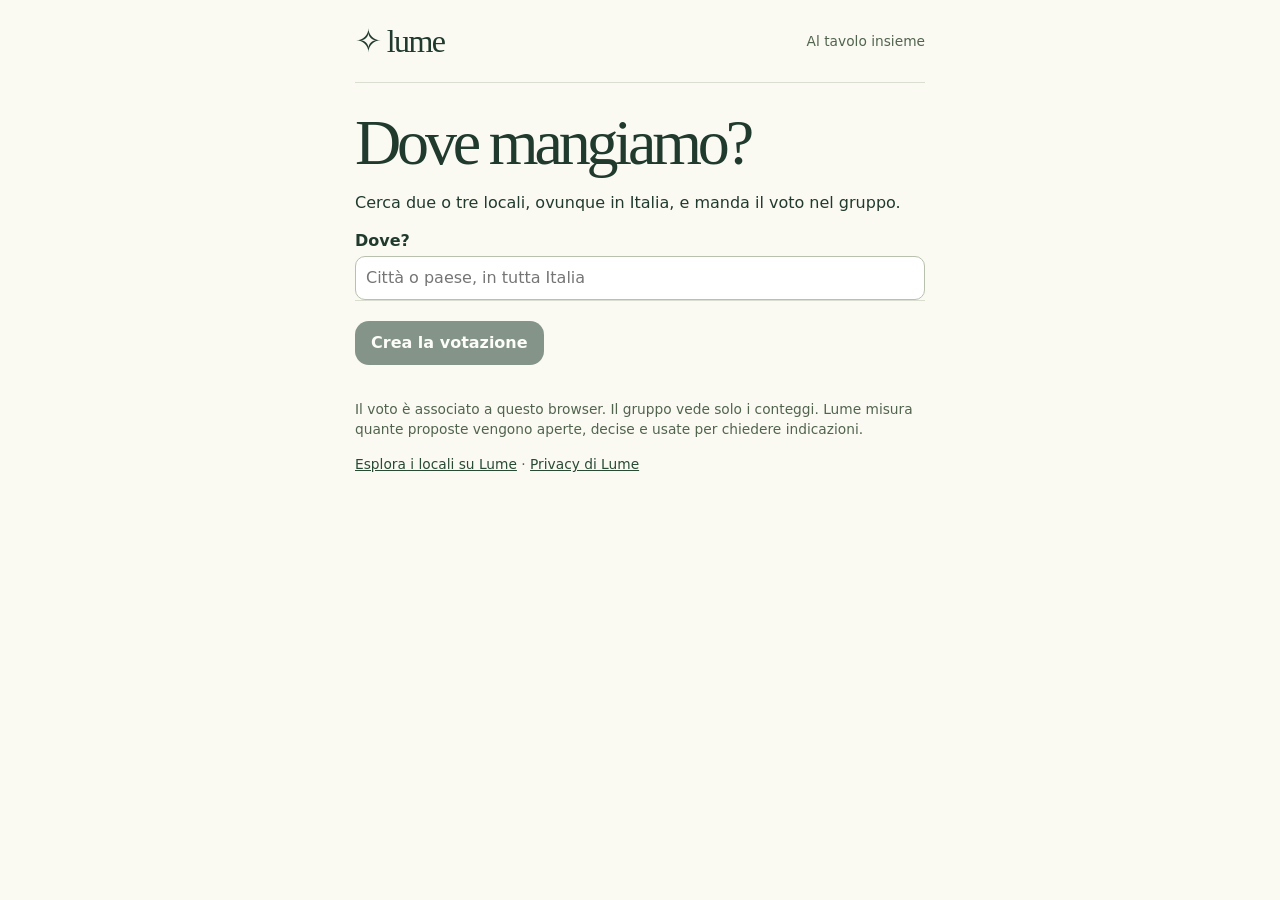
==== index.html @ e87a452a "Allinea la pagina del voto a lume-app (anteprima WhatsApp) Co-Authored-By: Claude Opus 5.5 <noreply@" ====
<!doctype html><html lang="it"><head><meta charset="utf-8"><meta name="viewport" content="width=device-width, initial-scale=1"><meta name="referrer" content="no-referrer"><meta name="robots" content="noindex"><meta name="theme-color" content="#1c382b"><title>Lume · Dove mangiamo?</title><meta name="description" content="Scegli con il tuo gruppo dove andare a mangiare. Un tocco per votare, senza scaricare app."><meta property="og:type" content="website"><meta property="og:site_name" content="Lume"><meta property="og:locale" content="it_IT"><meta property="og:title" content="Dove mangiamo? Vota il locale"><meta property="og:description" content="Scegli con il tuo gruppo dove andare a mangiare. Un tocco per votare, senza scaricare app."><meta property="og:url" content="https://jobmailfegialo-droid.github.io/lume-vota/"><meta property="og:image" content="https://jobmailfegialo-droid.github.io/lume-vota/anteprima.png"><meta property="og:image:width" content="1200"><meta property="og:image:height" content="630"><meta property="og:image:alt" content="Lume: dove mangiamo? Vota il locale con il tuo gruppo."><meta name="twitter:card" content="summary_large_image"><link rel="stylesheet" href="voto.css?v=2"><script defer src="catalogo.js?v=2026112301"></script><script defer src="voto.js?v=4"></script></head><body>
<header><b class="logo">✧ lume</b><span>Al tavolo insieme</span></header><main>
<section id="setup" hidden><h1>Dove mangiamo?</h1><p>Cerca due o tre locali, ovunque in Italia, e manda il voto nel gruppo.</p>
<div id="picker"><label for="place">Dove?</label><input id="place" placeholder="Città o paese, in tutta Italia" autocomplete="off" role="combobox" aria-autocomplete="list" aria-controls="places" aria-expanded="false"><ul id="places" role="listbox" hidden></ul>
<div id="venueBox" hidden><label for="query">Locale</label><input id="query" type="search" autocomplete="off" placeholder="Nome, via o tipo di locale"><p id="hint" class="tiny meta" aria-live="polite"></p><div id="choices"></div></div></div>
<div id="tray"><p class="tiny meta" id="draftLabel" hidden>Scelti:</p><ul id="draft"></ul>
<button id="create">Crea la votazione</button></div></section>
<section id="room" hidden><h1 id="title">Dove mangiamo?</h1><p id="summary" aria-live="polite"></p><div id="options"></div>
<p id="until"></p><div class="actions"><button id="copy">Copia link</button><a id="whatsapp" class="secondary" rel="noopener noreferrer" target="_blank">Invita su WhatsApp</a></div>
<input id="link" aria-label="Link da copiare" readonly hidden><button id="close" class="quiet" hidden>Chiudi la votazione</button><button id="cancelClose" class="quiet" hidden>Continua a votare</button></section>
<p id="notice" role="status" aria-live="polite">Caricamento…</p><button id="retry" class="secondary" hidden>Riprova</button>
</main><footer><p>Il voto è associato a questo browser. Il gruppo vede solo i conteggi. Lume misura quante proposte vengono aperte, decise e usate per chiedere indicazioni.</p><a href="app.html">Esplora i locali su Lume</a> · <a href="https://lume-assistenza-privacy.jobmailfegialo.chatgpt.site/privacy/">Privacy di Lume</a><span id="credit" hidden> · Dati locali © <a href="https://www.openstreetmap.org/copyright">OpenStreetMap</a> · <a href="dati-italia.zip">Scarica i dati ODbL</a></span></footer></body></html>
---- voto.css ----
*{box-sizing:border-box}html{font-family:system-ui,-apple-system,sans-serif;background:#faf9f2;color:#203b2e}body{margin:0;padding:0 19px 36px}header,main,footer{max-width:570px;margin:auto}header{padding:22px 0;display:flex;align-items:center;justify-content:space-between;border-bottom:1px solid #d9ded1;gap:12px}header span,footer,#until{font-size:.86rem;color:#51644e}.logo{font:2rem Georgia,serif;letter-spacing:-.1rem}main{padding:26px 0 12px}h1,h2{font-family:Georgia,serif;font-weight:400;line-height:1.06}h1{font-size:clamp(2.6rem,8vw,4rem);letter-spacing:-.065em;margin:0 0 14px}h2{font-size:1.62rem;margin:0 0 7px}p{line-height:1.5;margin:8px 0 16px}.card{padding:19px;margin:12px 0;background:white;border:1px solid #d8dccc;border-radius:18px}.lead{border:2px solid #69824a;background:#f1f4df}.actions,.line{display:flex;align-items:center;gap:10px;flex-wrap:wrap}button,.secondary{font:600 1rem system-ui;cursor:pointer;background:#254332;color:#fff;padding:11px 15px;min-height:44px;border-radius:14px;border:1px solid transparent;text-decoration:none}button:disabled{opacity:.55;cursor:default}.secondary,select,input{background:white;color:#254332;border:1px solid #b7c1ad}.quiet{background:transparent;color:#425b43;margin-top:12px;text-decoration:underline;padding-left:0}a{color:#294b34}select,input{font:inherit;padding:10px;border-radius:10px;min-height:44px;width:100%}label{display:block;font-weight:600;margin-bottom:6px}.check{display:flex;gap:10px;border-bottom:1px solid #d9ded1;padding:10px 0;align-items:center;min-height:46px;font-weight:450}.check input{width:20px;min-height:20px}#choices{margin:12px 0 18px}.count{font-weight:700}.meta{color:#52654e}.indicator{height:5px;border-radius:7px;background:#e3e9da;margin:12px 0}.indicator i{display:block;height:100%;background:#738b52;border-radius:7px}.maps{margin-left:auto;padding:10px 0}.tiny{font-size:.88rem}#notice:empty{display:none}[hidden]{display:none!important}button:focus-visible,a:focus-visible{outline:3px solid #b7733e;outline-offset:3px}
#places{list-style:none;margin:4px 0 0;padding:0;border:1px solid #b7c1ad;border-radius:10px;background:#fff;overflow:hidden}#places li button{display:block;width:100%;text-align:left;background:#fff;color:#203b2e;border:0;border-bottom:1px solid #eef0e8;border-radius:0;font-weight:450;min-height:44px}#places li button span{color:#52654e;font-size:.86rem}#places li button:hover,#places li button[aria-selected=true]{background:#f1f4df}#venueBox{margin-top:16px}.check small{display:block;color:#52654e;font-size:.84rem;font-weight:400}.badge{color:#4f6a33;font-weight:600}#draft{list-style:none;padding:0;margin:0 0 16px;display:flex;flex-wrap:wrap;gap:8px}#draft li{display:flex;align-items:center;gap:4px;background:#f1f4df;border:1px solid #c9d3b5;border-radius:999px;padding:4px 4px 4px 12px}#draft li button{min-height:32px;padding:4px 10px;background:transparent;color:#254332;border-radius:999px}
#tray{position:sticky;bottom:0;background:#faf9f2;padding:10px 0 14px;border-top:1px solid #d9ded1;z-index:1}#tray #draft{margin-bottom:10px}
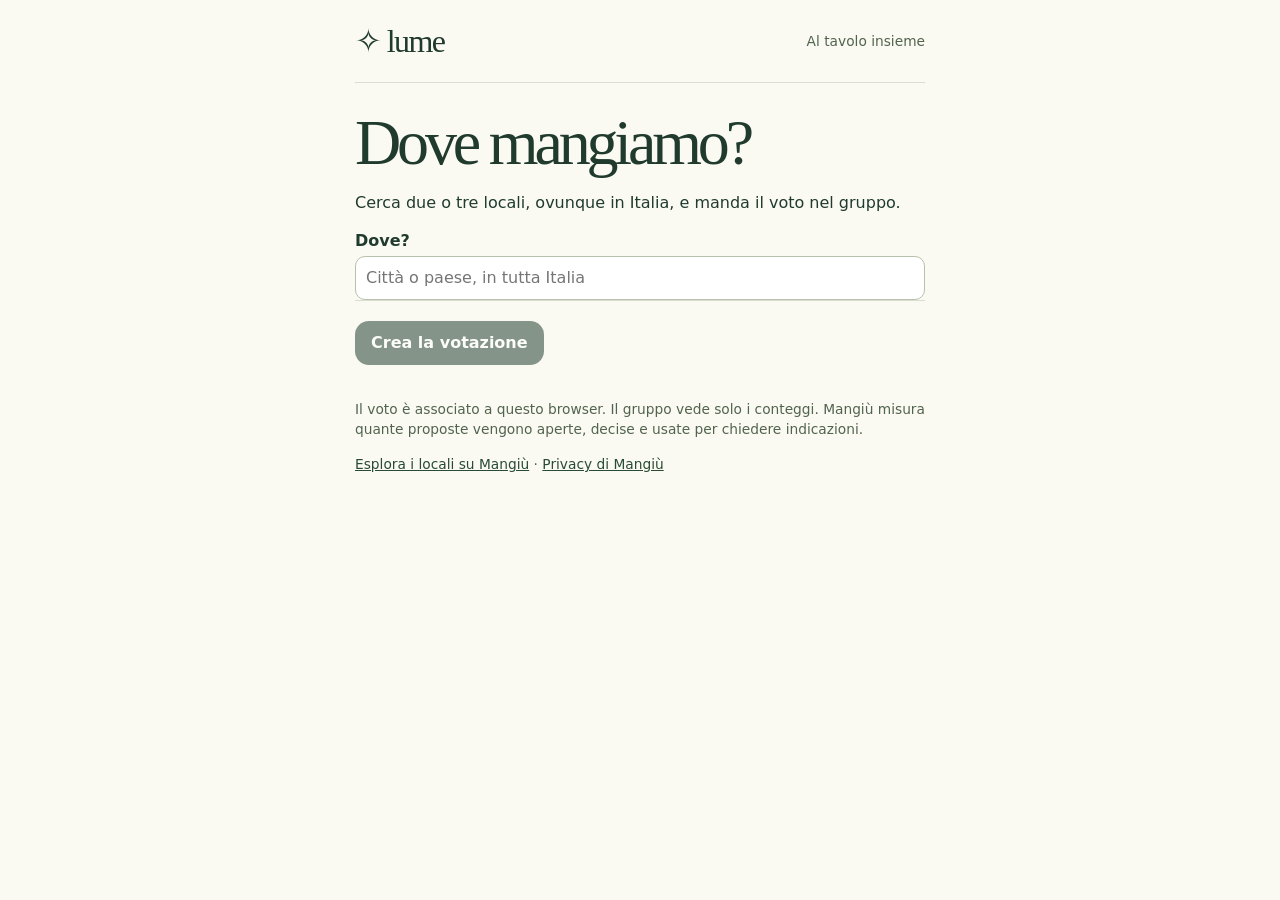
==== commit 63f4cbbe: "Aggiorna il sito da lume-app 7f92af1272fd99859746b8d2872bae383b8d42b8" ====
--- a/index.html
+++ b/index.html
@@ -1,4 +1,4 @@
-<!doctype html><html lang="it"><head><meta charset="utf-8"><meta name="viewport" content="width=device-width, initial-scale=1"><meta name="referrer" content="no-referrer"><meta name="robots" content="noindex"><meta name="theme-color" content="#1c382b"><title>Lume · Dove mangiamo?</title><meta name="description" content="Scegli con il tuo gruppo dove andare a mangiare. Un tocco per votare, senza scaricare app."><meta property="og:type" content="website"><meta property="og:site_name" content="Lume"><meta property="og:locale" content="it_IT"><meta property="og:title" content="Dove mangiamo? Vota il locale"><meta property="og:description" content="Scegli con il tuo gruppo dove andare a mangiare. Un tocco per votare, senza scaricare app."><meta property="og:url" content="https://jobmailfegialo-droid.github.io/lume-vota/"><meta property="og:image" content="https://jobmailfegialo-droid.github.io/lume-vota/anteprima.png"><meta property="og:image:width" content="1200"><meta property="og:image:height" content="630"><meta property="og:image:alt" content="Lume: dove mangiamo? Vota il locale con il tuo gruppo."><meta name="twitter:card" content="summary_large_image"><link rel="stylesheet" href="voto.css?v=2"><script defer src="catalogo.js?v=2026112301"></script><script defer src="voto.js?v=4"></script></head><body>
+<!doctype html><html lang="it"><head><meta charset="utf-8"><meta name="viewport" content="width=device-width, initial-scale=1"><meta name="referrer" content="no-referrer"><meta name="robots" content="noindex"><meta name="theme-color" content="#1c382b"><title>Mangiù · Dove mangiamo?</title><meta name="description" content="Scegli con il tuo gruppo dove andare a mangiare. Un tocco per votare, senza scaricare app."><meta property="og:type" content="website"><meta property="og:site_name" content="Mangiù"><meta property="og:locale" content="it_IT"><meta property="og:title" content="Dove mangiamo? Vota il locale"><meta property="og:description" content="Scegli con il tuo gruppo dove andare a mangiare. Un tocco per votare, senza scaricare app."><meta property="og:url" content="https://jobmailfegialo-droid.github.io/lume-vota/"><meta property="og:image" content="https://jobmailfegialo-droid.github.io/lume-vota/anteprima.png"><meta property="og:image:width" content="1200"><meta property="og:image:height" content="630"><meta property="og:image:alt" content="Mangiù: dove mangiamo? Vota il locale con il tuo gruppo."><meta name="twitter:card" content="summary_large_image"><link rel="stylesheet" href="voto.css?v=4"><script defer src="catalogo.js?v=2026112301"></script><script defer src="voto.js?v=6"></script></head><body>
 <header><b class="logo">✧ lume</b><span>Al tavolo insieme</span></header><main>
 <section id="setup" hidden><h1>Dove mangiamo?</h1><p>Cerca due o tre locali, ovunque in Italia, e manda il voto nel gruppo.</p>
 <div id="picker"><label for="place">Dove?</label><input id="place" placeholder="Città o paese, in tutta Italia" autocomplete="off" role="combobox" aria-autocomplete="list" aria-controls="places" aria-expanded="false"><ul id="places" role="listbox" hidden></ul>
@@ -6,7 +6,7 @@
 <div id="tray"><p class="tiny meta" id="draftLabel" hidden>Scelti:</p><ul id="draft"></ul>
 <button id="create">Crea la votazione</button></div></section>
 <section id="room" hidden><h1 id="title">Dove mangiamo?</h1><p id="summary" aria-live="polite"></p><div id="options"></div>
-<p id="until"></p><div class="actions"><button id="copy">Copia link</button><a id="whatsapp" class="secondary" rel="noopener noreferrer" target="_blank">Invita su WhatsApp</a></div>
+<p id="until"></p><aside id="join" class="card" hidden><h2>La prossima volta proponi tu</h2><p>Valuta 5 posti dove sei già stato: in 2 minuti hai i tuoi voti e vedi i posti preferiti dei tuoi amici. Gratis: dal browser o con l’app per iPhone.</p><a id="rateLink" href="app.html#valuta">Valuta 5 posti su Mangiù</a><a id="appStore" href="https://apps.apple.com/app/id6766882490" rel="noopener" target="_blank">Scarica Mangiù da App Store</a><div id="host" hidden><p id="hostText"></p><a id="hostLink" class="secondary" rel="noopener">Apri il profilo su Mangiù</a></div></aside><div class="actions"><button id="copy">Copia link</button><a id="whatsapp" class="secondary" rel="noopener noreferrer" target="_blank">Invita su WhatsApp</a></div>
 <input id="link" aria-label="Link da copiare" readonly hidden><button id="close" class="quiet" hidden>Chiudi la votazione</button><button id="cancelClose" class="quiet" hidden>Continua a votare</button></section>
 <p id="notice" role="status" aria-live="polite">Caricamento…</p><button id="retry" class="secondary" hidden>Riprova</button>
-</main><footer><p>Il voto è associato a questo browser. Il gruppo vede solo i conteggi. Lume misura quante proposte vengono aperte, decise e usate per chiedere indicazioni.</p><a href="app.html">Esplora i locali su Lume</a> · <a href="https://lume-assistenza-privacy.jobmailfegialo.chatgpt.site/privacy/">Privacy di Lume</a><span id="credit" hidden> · Dati locali © <a href="https://www.openstreetmap.org/copyright">OpenStreetMap</a> · <a href="dati-italia.zip">Scarica i dati ODbL</a></span></footer></body></html>
+</main><footer><p>Il voto è associato a questo browser. Il gruppo vede solo i conteggi. Mangiù misura quante proposte vengono aperte, decise e usate per chiedere indicazioni.</p><a href="app.html">Esplora i locali su Mangiù</a> · <a href="https://lume-assistenza-privacy.jobmailfegialo.chatgpt.site/privacy/">Privacy di Mangiù</a><span id="credit" hidden> · Dati locali © <a href="https://www.openstreetmap.org/copyright">OpenStreetMap</a> · <a href="dati-italia.zip">Scarica i dati ODbL</a></span></footer></body></html>
--- a/voto.css
+++ b/voto.css
@@ -1,3 +1,6 @@
 *{box-sizing:border-box}html{font-family:system-ui,-apple-system,sans-serif;background:#faf9f2;color:#203b2e}body{margin:0;padding:0 19px 36px}header,main,footer{max-width:570px;margin:auto}header{padding:22px 0;display:flex;align-items:center;justify-content:space-between;border-bottom:1px solid #d9ded1;gap:12px}header span,footer,#until{font-size:.86rem;color:#51644e}.logo{font:2rem Georgia,serif;letter-spacing:-.1rem}main{padding:26px 0 12px}h1,h2{font-family:Georgia,serif;font-weight:400;line-height:1.06}h1{font-size:clamp(2.6rem,8vw,4rem);letter-spacing:-.065em;margin:0 0 14px}h2{font-size:1.62rem;margin:0 0 7px}p{line-height:1.5;margin:8px 0 16px}.card{padding:19px;margin:12px 0;background:white;border:1px solid #d8dccc;border-radius:18px}.lead{border:2px solid #69824a;background:#f1f4df}.actions,.line{display:flex;align-items:center;gap:10px;flex-wrap:wrap}button,.secondary{font:600 1rem system-ui;cursor:pointer;background:#254332;color:#fff;padding:11px 15px;min-height:44px;border-radius:14px;border:1px solid transparent;text-decoration:none}button:disabled{opacity:.55;cursor:default}.secondary,select,input{background:white;color:#254332;border:1px solid #b7c1ad}.quiet{background:transparent;color:#425b43;margin-top:12px;text-decoration:underline;padding-left:0}a{color:#294b34}select,input{font:inherit;padding:10px;border-radius:10px;min-height:44px;width:100%}label{display:block;font-weight:600;margin-bottom:6px}.check{display:flex;gap:10px;border-bottom:1px solid #d9ded1;padding:10px 0;align-items:center;min-height:46px;font-weight:450}.check input{width:20px;min-height:20px}#choices{margin:12px 0 18px}.count{font-weight:700}.meta{color:#52654e}.indicator{height:5px;border-radius:7px;background:#e3e9da;margin:12px 0}.indicator i{display:block;height:100%;background:#738b52;border-radius:7px}.maps{margin-left:auto;padding:10px 0}.tiny{font-size:.88rem}#notice:empty{display:none}[hidden]{display:none!important}button:focus-visible,a:focus-visible{outline:3px solid #b7733e;outline-offset:3px}
 #places{list-style:none;margin:4px 0 0;padding:0;border:1px solid #b7c1ad;border-radius:10px;background:#fff;overflow:hidden}#places li button{display:block;width:100%;text-align:left;background:#fff;color:#203b2e;border:0;border-bottom:1px solid #eef0e8;border-radius:0;font-weight:450;min-height:44px}#places li button span{color:#52654e;font-size:.86rem}#places li button:hover,#places li button[aria-selected=true]{background:#f1f4df}#venueBox{margin-top:16px}.check small{display:block;color:#52654e;font-size:.84rem;font-weight:400}.badge{color:#4f6a33;font-weight:600}#draft{list-style:none;padding:0;margin:0 0 16px;display:flex;flex-wrap:wrap;gap:8px}#draft li{display:flex;align-items:center;gap:4px;background:#f1f4df;border:1px solid #c9d3b5;border-radius:999px;padding:4px 4px 4px 12px}#draft li button{min-height:32px;padding:4px 10px;background:transparent;color:#254332;border-radius:999px}
 #tray{position:sticky;bottom:0;background:#faf9f2;padding:10px 0 14px;border-top:1px solid #d9ded1;z-index:1}#tray #draft{margin-bottom:10px}
+
+#join h2{margin:0 0 6px;font-size:1.15rem}#join p{margin:0 0 14px}#rateLink{display:block;text-align:center;font:600 1rem system-ui;background:#254332;color:#fff;padding:12px 15px;border-radius:14px;text-decoration:none}#host{margin-top:14px;padding-top:14px;border-top:1px solid #d8dccc}#host p{margin:0 0 10px}
+#appStore{display:block;text-align:center;margin-top:10px;font:600 1rem system-ui;color:#254332;padding:11px 15px;border:1px solid #b7c1ad;border-radius:14px;text-decoration:none;background:white}
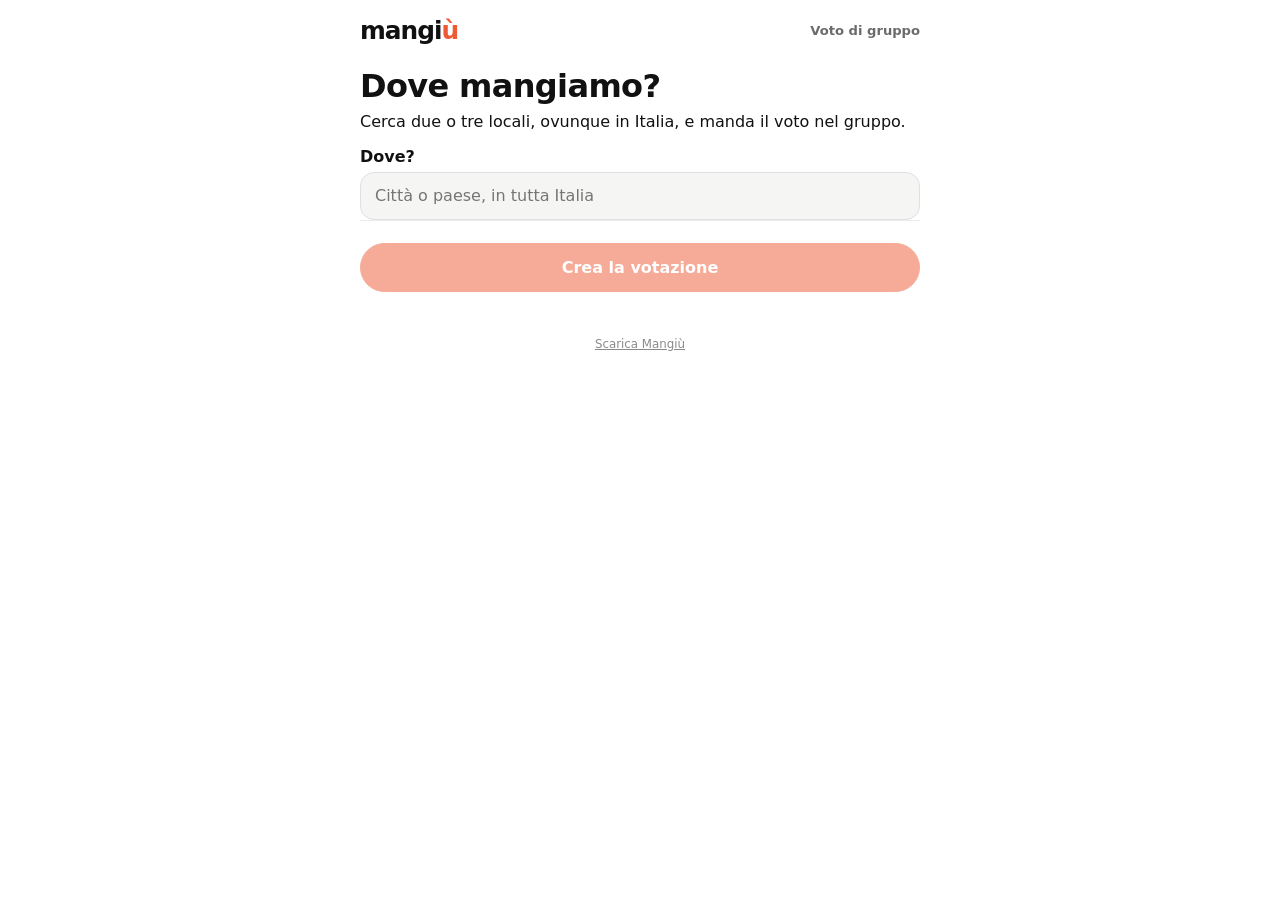
==== commit 81d99bf3: "Aggiorna il sito da lume-app 6b29014826b36427b73d85132995d7e345ea1f17" ====
--- a/index.html
+++ b/index.html
@@ -1,12 +1,12 @@
-<!doctype html><html lang="it"><head><meta charset="utf-8"><meta name="viewport" content="width=device-width, initial-scale=1"><meta name="referrer" content="no-referrer"><meta name="robots" content="noindex"><meta name="theme-color" content="#1c382b"><title>Mangiù · Dove mangiamo?</title><meta name="description" content="Scegli con il tuo gruppo dove andare a mangiare. Un tocco per votare, senza scaricare app."><meta property="og:type" content="website"><meta property="og:site_name" content="Mangiù"><meta property="og:locale" content="it_IT"><meta property="og:title" content="Dove mangiamo? Vota il locale"><meta property="og:description" content="Scegli con il tuo gruppo dove andare a mangiare. Un tocco per votare, senza scaricare app."><meta property="og:url" content="https://jobmailfegialo-droid.github.io/lume-vota/"><meta property="og:image" content="https://jobmailfegialo-droid.github.io/lume-vota/anteprima.png"><meta property="og:image:width" content="1200"><meta property="og:image:height" content="630"><meta property="og:image:alt" content="Mangiù: dove mangiamo? Vota il locale con il tuo gruppo."><meta name="twitter:card" content="summary_large_image"><link rel="stylesheet" href="voto.css?v=4"><script defer src="catalogo.js?v=2026112301"></script><script defer src="voto.js?v=6"></script></head><body>
-<header><b class="logo">✧ lume</b><span>Al tavolo insieme</span></header><main>
+<!doctype html><html lang="it"><head><meta charset="utf-8"><meta name="viewport" content="width=device-width, initial-scale=1"><meta name="referrer" content="no-referrer"><meta name="robots" content="noindex"><meta name="theme-color" content="#ffffff"><title>Mangiù · Dove mangiamo?</title><meta name="description" content="Scegli con il tuo gruppo dove andare a mangiare. Un tocco per votare, senza scaricare app."><meta property="og:type" content="website"><meta property="og:site_name" content="Mangiù"><meta property="og:locale" content="it_IT"><meta property="og:title" content="Dove mangiamo? Vota il locale"><meta property="og:description" content="Scegli con il tuo gruppo dove andare a mangiare. Un tocco per votare, senza scaricare app."><meta property="og:url" content="https://jobmailfegialo-droid.github.io/lume-vota/"><meta property="og:image" content="https://jobmailfegialo-droid.github.io/lume-vota/anteprima.png"><meta property="og:image:width" content="1200"><meta property="og:image:height" content="630"><meta property="og:image:alt" content="Mangiù: dove mangiamo? Vota il locale con il tuo gruppo."><meta name="twitter:card" content="summary_large_image"><link rel="stylesheet" href="voto.css?v=5"><script defer src="catalogo.js?v=2026112301"></script><script defer src="voto.js?v=8"></script></head><body>
+<header><a class="logo" href="app.html">mangi<em>ù</em></a><span>Voto di gruppo</span></header><main>
 <section id="setup" hidden><h1>Dove mangiamo?</h1><p>Cerca due o tre locali, ovunque in Italia, e manda il voto nel gruppo.</p>
 <div id="picker"><label for="place">Dove?</label><input id="place" placeholder="Città o paese, in tutta Italia" autocomplete="off" role="combobox" aria-autocomplete="list" aria-controls="places" aria-expanded="false"><ul id="places" role="listbox" hidden></ul>
 <div id="venueBox" hidden><label for="query">Locale</label><input id="query" type="search" autocomplete="off" placeholder="Nome, via o tipo di locale"><p id="hint" class="tiny meta" aria-live="polite"></p><div id="choices"></div></div></div>
 <div id="tray"><p class="tiny meta" id="draftLabel" hidden>Scelti:</p><ul id="draft"></ul>
 <button id="create">Crea la votazione</button></div></section>
 <section id="room" hidden><h1 id="title">Dove mangiamo?</h1><p id="summary" aria-live="polite"></p><div id="options"></div>
-<p id="until"></p><aside id="join" class="card" hidden><h2>La prossima volta proponi tu</h2><p>Valuta 5 posti dove sei già stato: in 2 minuti hai i tuoi voti e vedi i posti preferiti dei tuoi amici. Gratis: dal browser o con l’app per iPhone.</p><a id="rateLink" href="app.html#valuta">Valuta 5 posti su Mangiù</a><a id="appStore" href="https://apps.apple.com/app/id6766882490" rel="noopener" target="_blank">Scarica Mangiù da App Store</a><div id="host" hidden><p id="hostText"></p><a id="hostLink" class="secondary" rel="noopener">Apri il profilo su Mangiù</a></div></aside><div class="actions"><button id="copy">Copia link</button><a id="whatsapp" class="secondary" rel="noopener noreferrer" target="_blank">Invita su WhatsApp</a></div>
+<p id="until"></p><aside id="join" class="card" hidden><h2>La prossima volta proponi tu</h2><p>Valuta 5 posti dove sei già stato: in 2 minuti hai i tuoi voti e vedi i posti preferiti dei tuoi amici. Gratis: dal browser o con l’app per iPhone.</p><a id="rateLink" href="app.html#valuta">Valuta 5 posti su Mangiù</a><a id="appStore" href="https://apps.apple.com/app/id6766882490" rel="noopener" target="_blank">Scarica Mangiù da App Store</a><div id="host" hidden><p id="hostText"></p><a id="hostLink" class="secondary" rel="noopener">Apri il profilo su Mangiù</a></div></aside><div class="actions"><a id="whatsapp" class="primary" rel="noopener noreferrer" target="_blank">Invita altri su WhatsApp</a><button id="copy" class="secondary">Copia link</button></div>
 <input id="link" aria-label="Link da copiare" readonly hidden><button id="close" class="quiet" hidden>Chiudi la votazione</button><button id="cancelClose" class="quiet" hidden>Continua a votare</button></section>
 <p id="notice" role="status" aria-live="polite">Caricamento…</p><button id="retry" class="secondary" hidden>Riprova</button>
-</main><footer><p>Il voto è associato a questo browser. Il gruppo vede solo i conteggi. Mangiù misura quante proposte vengono aperte, decise e usate per chiedere indicazioni.</p><a href="app.html">Esplora i locali su Mangiù</a> · <a href="https://lume-assistenza-privacy.jobmailfegialo.chatgpt.site/privacy/">Privacy di Mangiù</a><span id="credit" hidden> · Dati locali © <a href="https://www.openstreetmap.org/copyright">OpenStreetMap</a> · <a href="dati-italia.zip">Scarica i dati ODbL</a></span></footer></body></html>
+</main><footer><p><a href="https://apps.apple.com/app/id6766882490" rel="noopener">Scarica Mangiù</a><span id="credit" hidden> · © <a href="https://www.openstreetmap.org/copyright">OpenStreetMap</a></span></p></footer></body></html>
--- a/voto.css
+++ b/voto.css
@@ -1,6 +1,94 @@
-*{box-sizing:border-box}html{font-family:system-ui,-apple-system,sans-serif;background:#faf9f2;color:#203b2e}body{margin:0;padding:0 19px 36px}header,main,footer{max-width:570px;margin:auto}header{padding:22px 0;display:flex;align-items:center;justify-content:space-between;border-bottom:1px solid #d9ded1;gap:12px}header span,footer,#until{font-size:.86rem;color:#51644e}.logo{font:2rem Georgia,serif;letter-spacing:-.1rem}main{padding:26px 0 12px}h1,h2{font-family:Georgia,serif;font-weight:400;line-height:1.06}h1{font-size:clamp(2.6rem,8vw,4rem);letter-spacing:-.065em;margin:0 0 14px}h2{font-size:1.62rem;margin:0 0 7px}p{line-height:1.5;margin:8px 0 16px}.card{padding:19px;margin:12px 0;background:white;border:1px solid #d8dccc;border-radius:18px}.lead{border:2px solid #69824a;background:#f1f4df}.actions,.line{display:flex;align-items:center;gap:10px;flex-wrap:wrap}button,.secondary{font:600 1rem system-ui;cursor:pointer;background:#254332;color:#fff;padding:11px 15px;min-height:44px;border-radius:14px;border:1px solid transparent;text-decoration:none}button:disabled{opacity:.55;cursor:default}.secondary,select,input{background:white;color:#254332;border:1px solid #b7c1ad}.quiet{background:transparent;color:#425b43;margin-top:12px;text-decoration:underline;padding-left:0}a{color:#294b34}select,input{font:inherit;padding:10px;border-radius:10px;min-height:44px;width:100%}label{display:block;font-weight:600;margin-bottom:6px}.check{display:flex;gap:10px;border-bottom:1px solid #d9ded1;padding:10px 0;align-items:center;min-height:46px;font-weight:450}.check input{width:20px;min-height:20px}#choices{margin:12px 0 18px}.count{font-weight:700}.meta{color:#52654e}.indicator{height:5px;border-radius:7px;background:#e3e9da;margin:12px 0}.indicator i{display:block;height:100%;background:#738b52;border-radius:7px}.maps{margin-left:auto;padding:10px 0}.tiny{font-size:.88rem}#notice:empty{display:none}[hidden]{display:none!important}button:focus-visible,a:focus-visible{outline:3px solid #b7733e;outline-offset:3px}
-#places{list-style:none;margin:4px 0 0;padding:0;border:1px solid #b7c1ad;border-radius:10px;background:#fff;overflow:hidden}#places li button{display:block;width:100%;text-align:left;background:#fff;color:#203b2e;border:0;border-bottom:1px solid #eef0e8;border-radius:0;font-weight:450;min-height:44px}#places li button span{color:#52654e;font-size:.86rem}#places li button:hover,#places li button[aria-selected=true]{background:#f1f4df}#venueBox{margin-top:16px}.check small{display:block;color:#52654e;font-size:.84rem;font-weight:400}.badge{color:#4f6a33;font-weight:600}#draft{list-style:none;padding:0;margin:0 0 16px;display:flex;flex-wrap:wrap;gap:8px}#draft li{display:flex;align-items:center;gap:4px;background:#f1f4df;border:1px solid #c9d3b5;border-radius:999px;padding:4px 4px 4px 12px}#draft li button{min-height:32px;padding:4px 10px;background:transparent;color:#254332;border-radius:999px}
-#tray{position:sticky;bottom:0;background:#faf9f2;padding:10px 0 14px;border-top:1px solid #d9ded1;z-index:1}#tray #draft{margin-bottom:10px}
+/* Pagina del voto di gruppo: stesso stile pulito dell'app (bianco, testo nero, foto, angoli morbidi). */
+:root{--brand:#ee5a34;--brand-soft:#fff1eb;--ink:#111;--muted:#6b6b6b;--line:#ececec;--soft:#f5f5f3;--green:#1f7a4d;--green-soft:#e8f4ec}
+*{box-sizing:border-box}
+html{font-family:-apple-system,BlinkMacSystemFont,"SF Pro Text",system-ui,sans-serif;background:#fff;color:var(--ink);-webkit-text-size-adjust:100%}
+body{margin:0;padding:0 16px 28px}
+header,main,footer{max-width:560px;margin:auto}
+header{padding:16px 0 6px;display:flex;align-items:center;justify-content:space-between;gap:12px}
+header span{font-size:.82rem;color:var(--muted);font-weight:600}
+.logo{font-size:1.55rem;font-weight:800;letter-spacing:-.04em;text-decoration:none;color:var(--ink)}.logo em{font-style:normal;color:var(--brand)}
+main{padding:8px 0 12px}
+h1,h2{font-weight:800;line-height:1.08;letter-spacing:-.02em}
+h1{font-size:2rem;margin:10px 0 6px}
+h2{font-size:1.1rem;margin:0}
+p{line-height:1.45;margin:6px 0 14px}
+a{color:var(--ink)}
+.meta{color:var(--muted)}
+.tiny{font-size:.84rem}
+#summary{color:var(--muted);font-size:.95rem;margin:0 0 14px}
+#summary b{color:var(--ink)}
 
-#join h2{margin:0 0 6px;font-size:1.15rem}#join p{margin:0 0 14px}#rateLink{display:block;text-align:center;font:600 1rem system-ui;background:#254332;color:#fff;padding:12px 15px;border-radius:14px;text-decoration:none}#host{margin-top:14px;padding-top:14px;border-top:1px solid #d8dccc}#host p{margin:0 0 10px}
-#appStore{display:block;text-align:center;margin-top:10px;font:600 1rem system-ui;color:#254332;padding:11px 15px;border:1px solid #b7c1ad;border-radius:14px;text-decoration:none;background:white}
+/* Card di ogni posto: tocco sulla card = voto. */
+.opt{position:relative;margin:0 0 12px;border:1.5px solid var(--line);border-radius:18px;background:#fff;overflow:hidden;transition:border-color .15s}
+.opt.mine{border-color:var(--brand);box-shadow:0 0 0 1px var(--brand)}
+.opt.lead{border-color:#f7b9a6}
+.pick{display:flex;gap:12px;align-items:flex-start;width:100%;padding:12px;background:none;border:0;color:inherit;font:inherit;text-align:left;cursor:pointer;-webkit-tap-highlight-color:transparent}
+.pick:disabled{cursor:default}
+.pick:active:not(:disabled){background:var(--soft)}
+.photo{flex:none;width:84px;height:84px;border-radius:14px;object-fit:cover;background:var(--soft)}
+.body{flex:1;min-width:0}
+.name{font-size:1.06rem;font-weight:750;margin:2px 0 3px;line-height:1.2}
+.line1{font-size:.86rem;color:var(--muted);margin:0 0 2px}
+.addr{font-size:.82rem;color:var(--muted);margin:0;white-space:nowrap;overflow:hidden;text-overflow:ellipsis}
+.pills{display:flex;flex-wrap:wrap;gap:6px;margin-top:7px}
+.pill{font-size:.76rem;font-weight:700;padding:3px 9px;border-radius:999px;background:var(--soft);color:var(--ink)}
+.pill.good{background:var(--green-soft);color:var(--green)}
+.check{flex:none;width:28px;height:28px;border-radius:50%;border:1.5px solid #cfcfcf;display:flex;align-items:center;justify-content:center;font-size:.9rem;font-weight:800;color:#fff;margin-top:2px}
+.mine .check{background:var(--brand);border-color:var(--brand)}
+.tally{display:flex;align-items:center;gap:10px;padding:0 12px 10px 108px}
+.bar{flex:1;height:6px;border-radius:6px;background:var(--soft);overflow:hidden}
+.bar i{display:block;height:100%;background:var(--brand);border-radius:6px;transition:width .4s ease}
+.lead .bar i{background:var(--brand)}
+.count{font-size:.82rem;font-weight:700;color:var(--ink);min-width:52px;text-align:right}
+.links{display:flex;gap:16px;padding:9px 12px 11px 108px;border-top:1px solid var(--line);font-size:.86rem;font-weight:650}
+.links a{text-decoration:none;color:var(--ink)}
+.links a.menu{color:var(--brand)}
+#until{font-size:.84rem;color:var(--muted);text-align:center;margin:4px 0 16px}
+
+/* Pulsanti */
+button,.secondary,.primary{font-family:inherit;font-weight:700;font-size:1rem;line-height:1.2;cursor:pointer;background:var(--brand);color:#fff;padding:14px 16px;min-height:48px;border-radius:999px;border:1.5px solid var(--brand);text-decoration:none;text-align:center}
+button:disabled{opacity:.5;cursor:default}
+.secondary{background:#fff;color:var(--ink);border-color:#d6d6d6}
+.actions{display:grid;gap:10px;margin:6px 0 8px}
+.actions>*{display:block;width:100%}
+.quiet{background:transparent;color:var(--muted);border:0;font-weight:600;font-size:.9rem;padding:10px 0;min-height:40px;text-decoration:underline;display:block;margin:auto}
+button:focus-visible,a:focus-visible{outline:3px solid #f0a36b;outline-offset:2px}
+#notice{text-align:center;color:var(--muted);font-size:.9rem}
+#notice:empty{display:none}
+[hidden]{display:none!important}
+
+/* Dopo il voto */
+#join{margin:18px 0 8px;padding:16px;border-radius:18px;background:var(--brand-soft)}
+#join h2{font-size:1.05rem;margin:0 0 4px}
+#join p{margin:0 0 12px;font-size:.92rem;color:#444}
+#rateLink,#appStore{display:block;text-align:center;font-weight:700;padding:13px 15px;border-radius:999px;text-decoration:none}
+#rateLink{background:var(--brand);color:#fff}
+#appStore{margin-top:8px;background:#fff;color:var(--ink);border:1.5px solid #d6d6d6}
+#host{margin-top:14px;padding-top:12px;border-top:1px solid #e2e2e2}
+#host p{margin:0 0 10px}
+#hostLink{display:block}
+
+/* Creazione dal browser */
+.card{padding:16px;margin:12px 0;background:#fff;border:1.5px solid var(--line);border-radius:18px}
+label{display:block;font-weight:700;margin:12px 0 6px}
+select,input{font:inherit;padding:12px 14px;border-radius:14px;min-height:48px;width:100%;border:1.5px solid #e0e0e0;background:var(--soft);color:var(--ink)}
+.checkrow,#choices label{display:flex;gap:10px;border-bottom:1px solid var(--line);padding:11px 0;align-items:center;min-height:48px;font-weight:600;margin:0}
+#choices input{width:20px;min-height:20px;padding:0}
+#choices small{display:block;color:var(--muted);font-size:.82rem;font-weight:400}
+#choices{margin:8px 0 18px}
+.badge{color:var(--green);font-weight:700;font-size:.82rem}
+#places{list-style:none;margin:6px 0 0;padding:0;border:1.5px solid var(--line);border-radius:14px;background:#fff;overflow:hidden}
+#places li button{display:block;width:100%;text-align:left;background:#fff;color:var(--ink);border:0;border-bottom:1px solid var(--line);border-radius:0;font-weight:600;min-height:46px}
+#places li button span{color:var(--muted);font-size:.84rem;font-weight:400}
+#places li button:hover,#places li button[aria-selected=true]{background:var(--soft)}
+#venueBox{margin-top:12px}
+#draft{list-style:none;padding:0;margin:0 0 12px;display:flex;flex-wrap:wrap;gap:8px}
+#draft li{display:flex;align-items:center;gap:4px;background:var(--soft);border-radius:999px;padding:4px 4px 4px 12px;font-weight:600;font-size:.9rem}
+#draft li button{min-height:30px;padding:4px 10px;background:transparent;color:var(--ink);border:0}
+#tray{position:sticky;bottom:0;background:#fff;padding:10px 0 14px;border-top:1px solid var(--line);z-index:1}
+#tray #create{width:100%}
+
+/* Note legali in una riga */
+footer{padding:18px 0 0;font-size:.74rem;color:#9a9a9a;text-align:center;line-height:1.6}
+footer a{color:#8a8a8a}
+footer p{margin:0}
